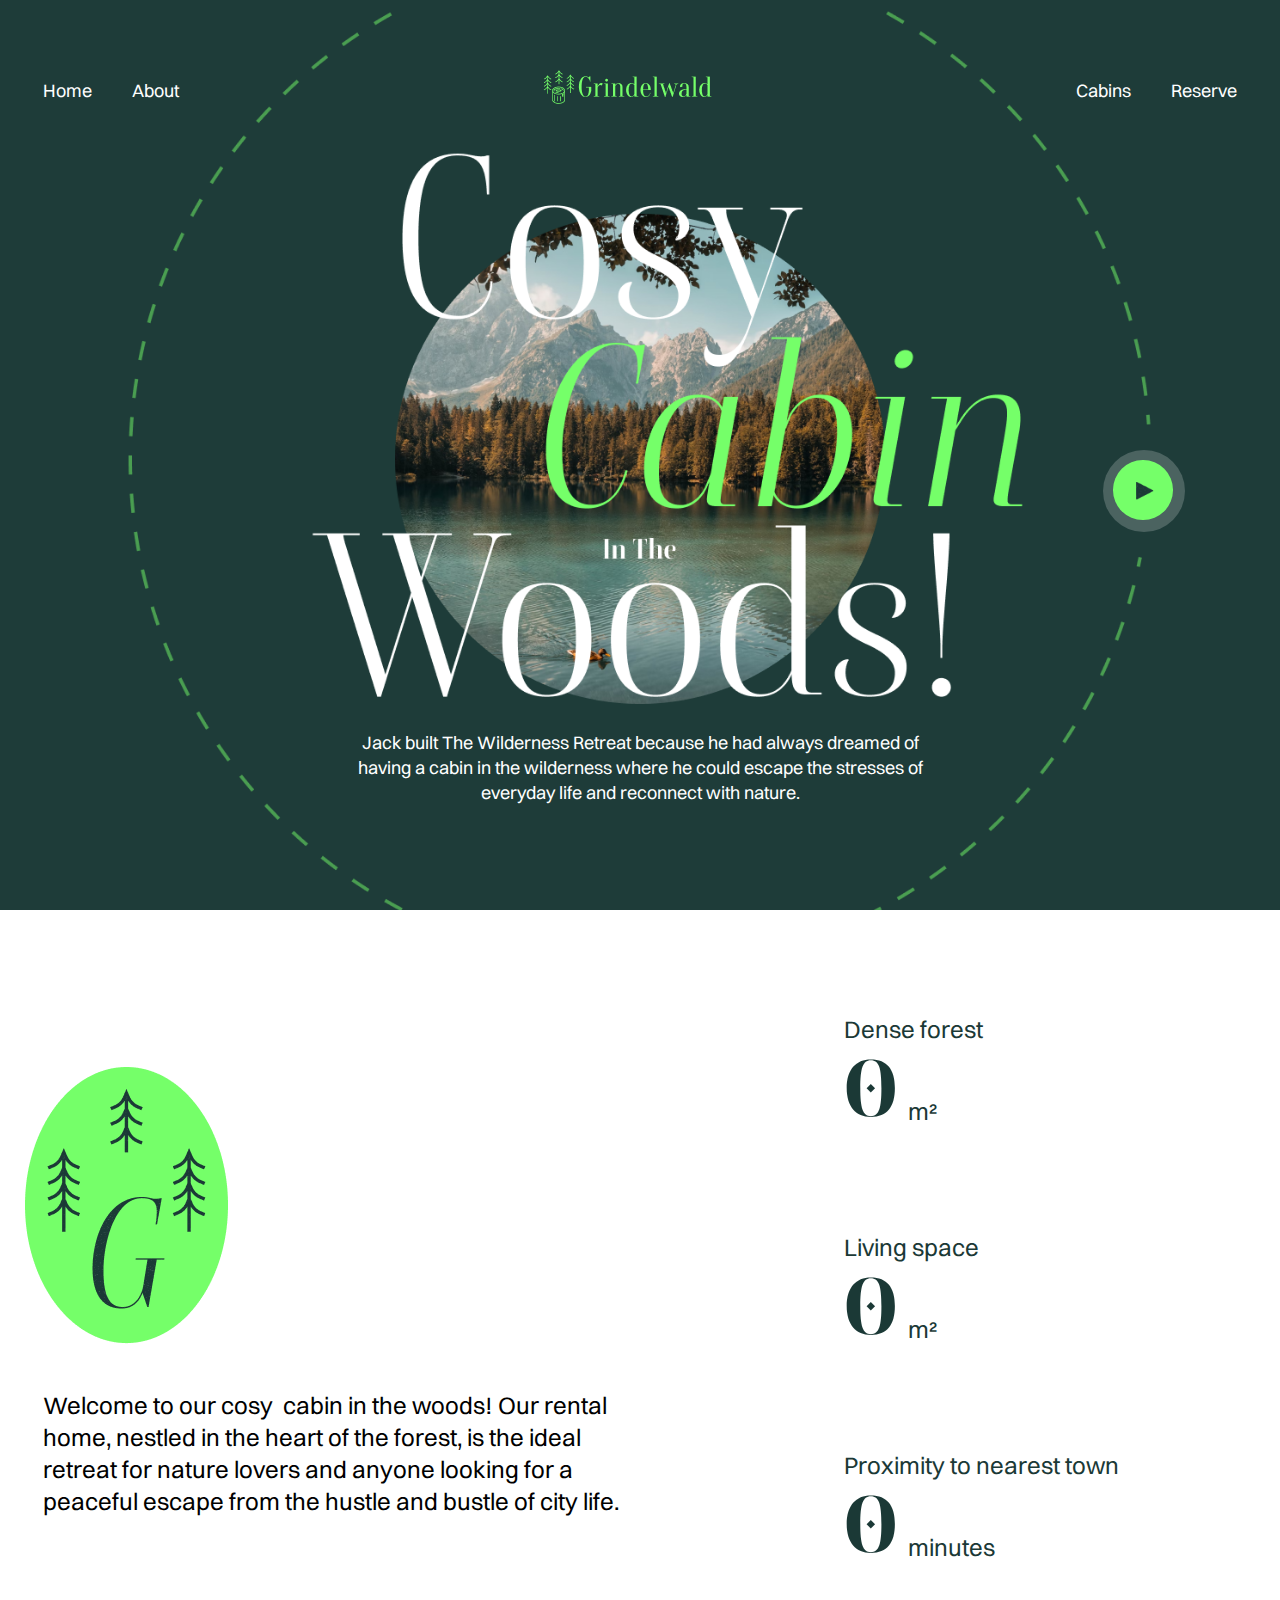
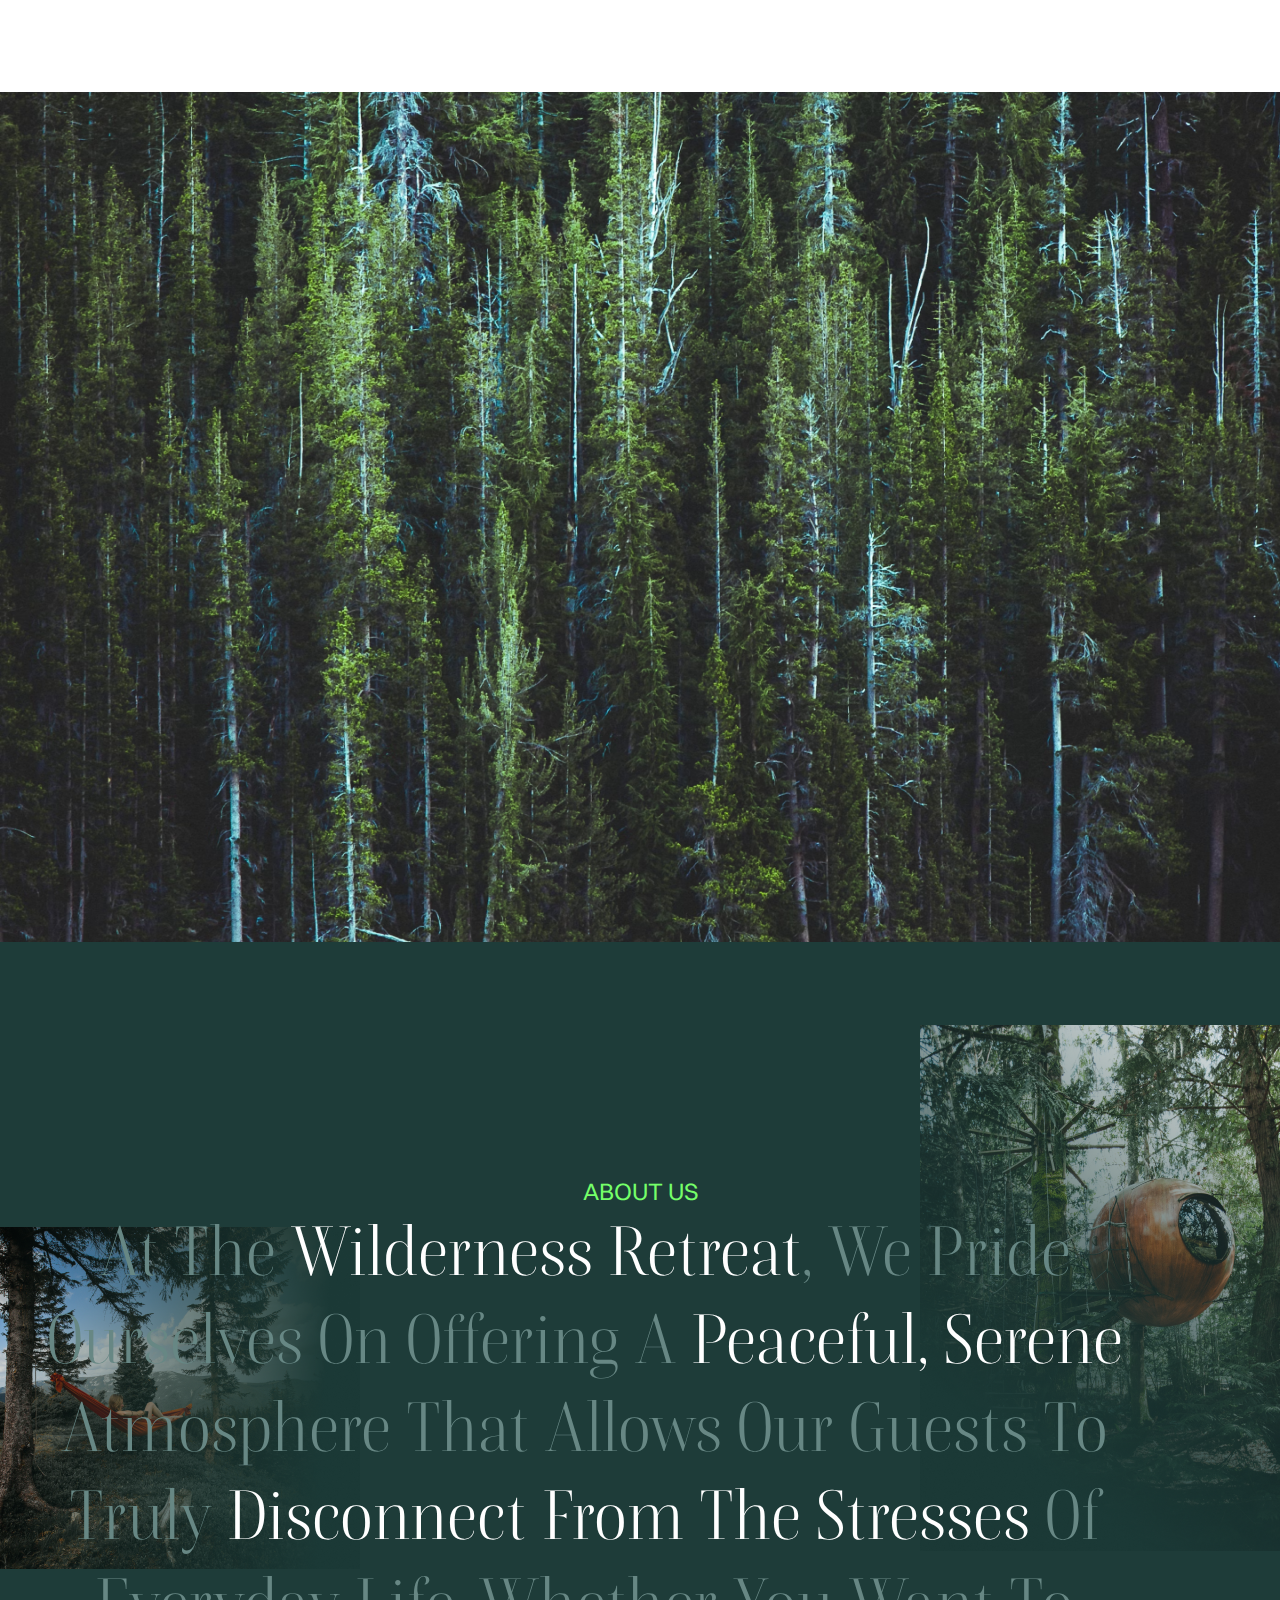
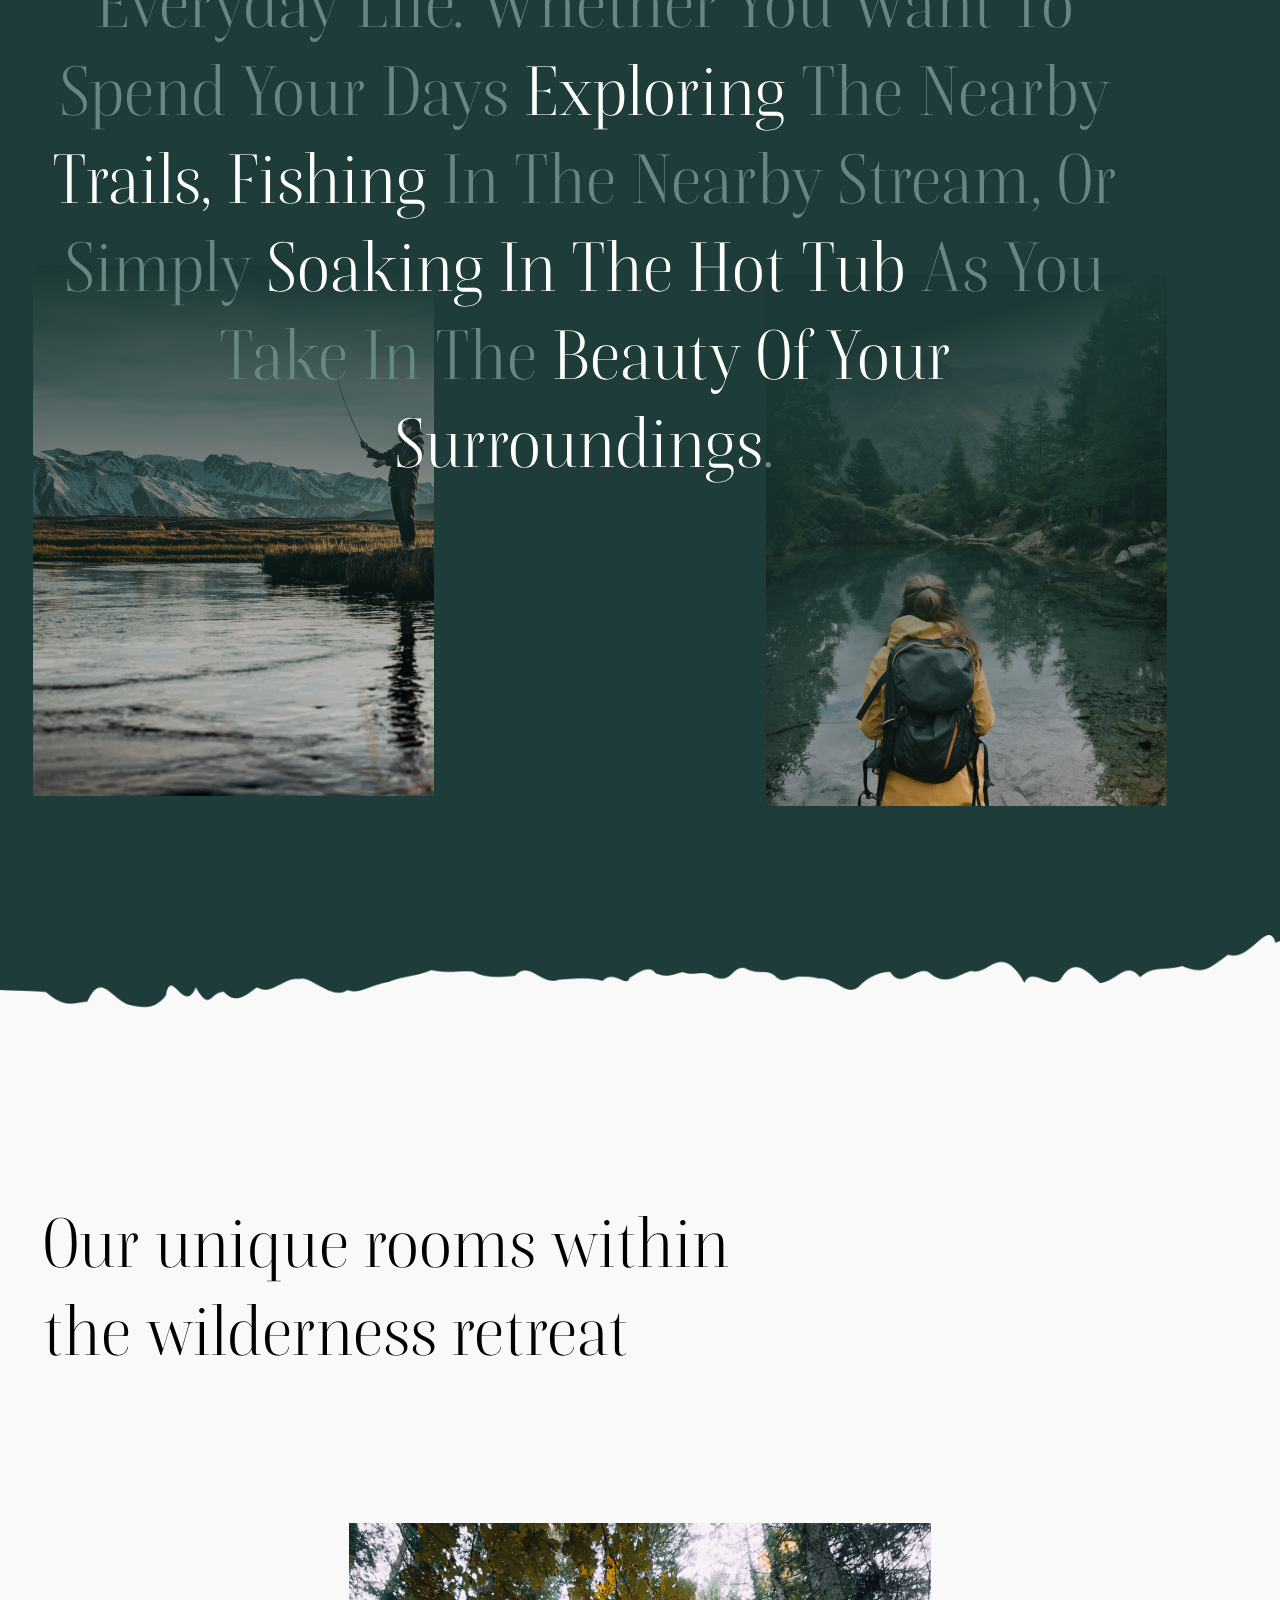
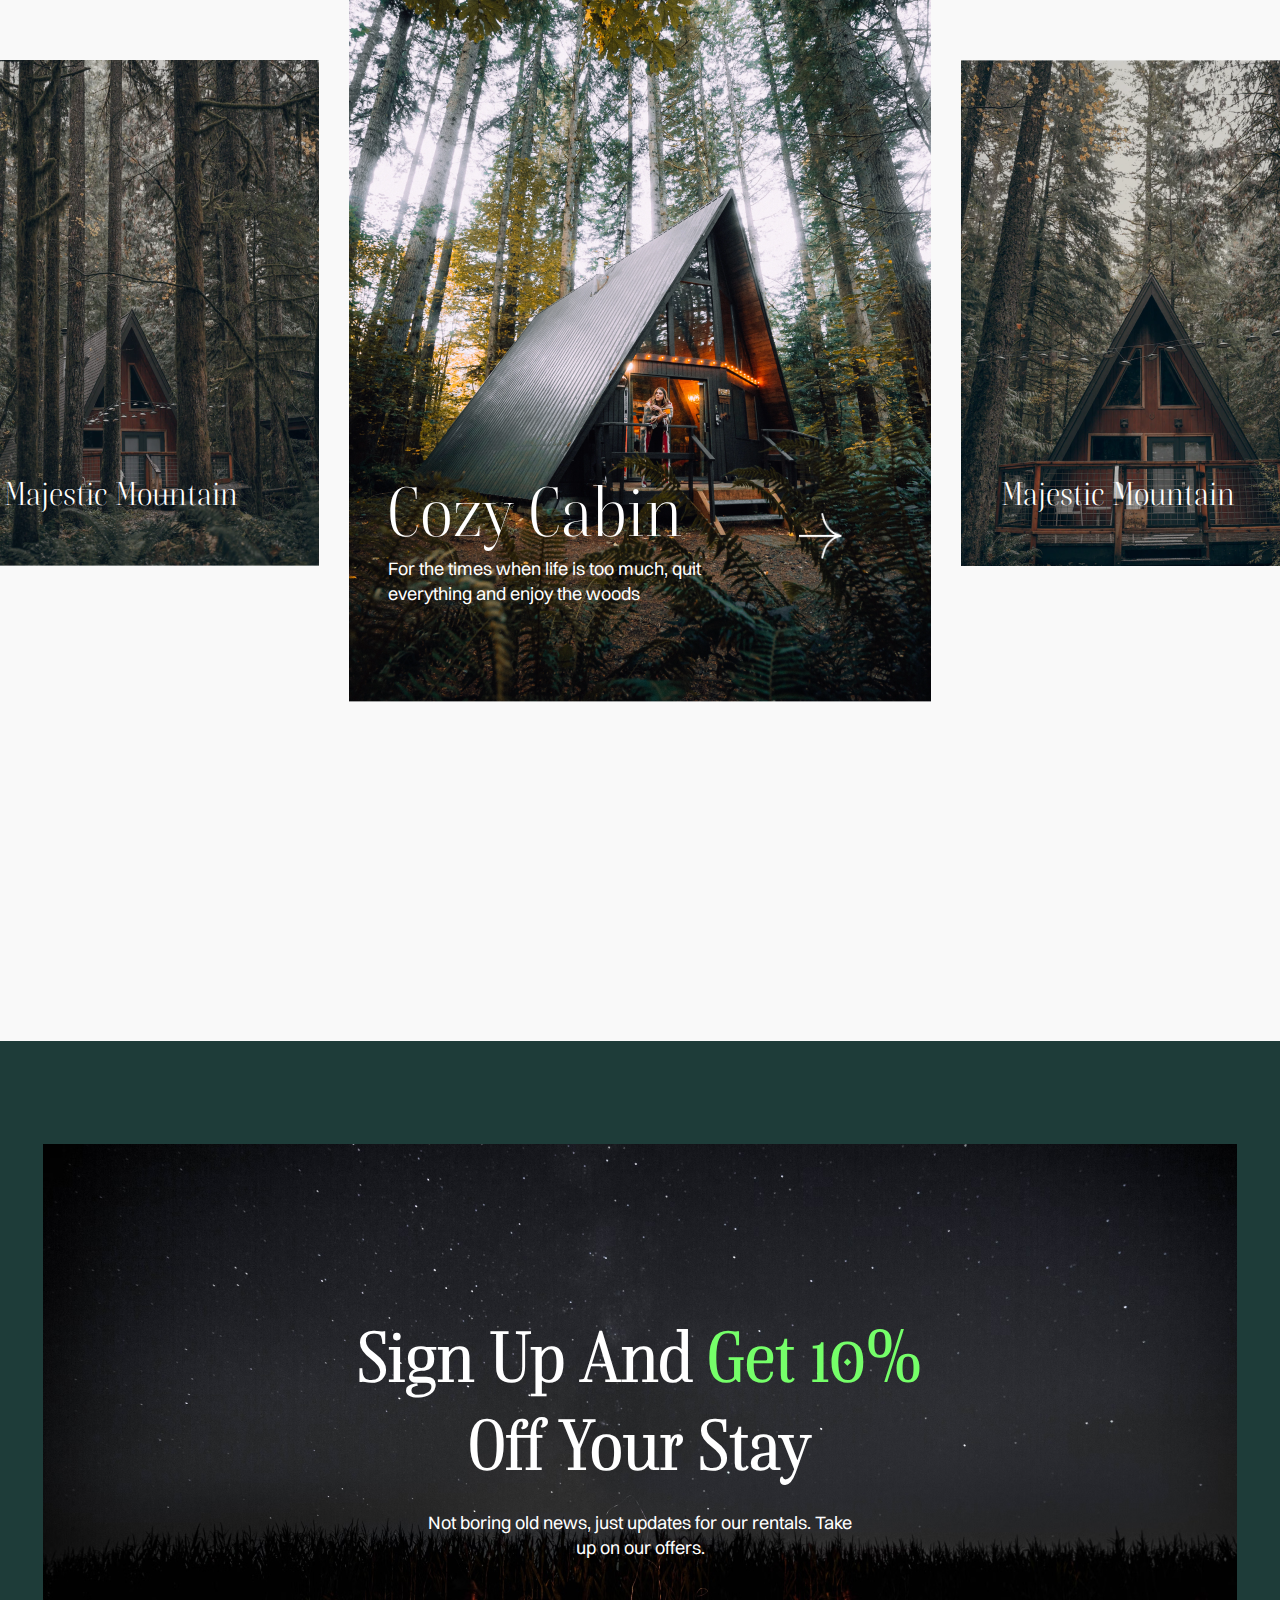
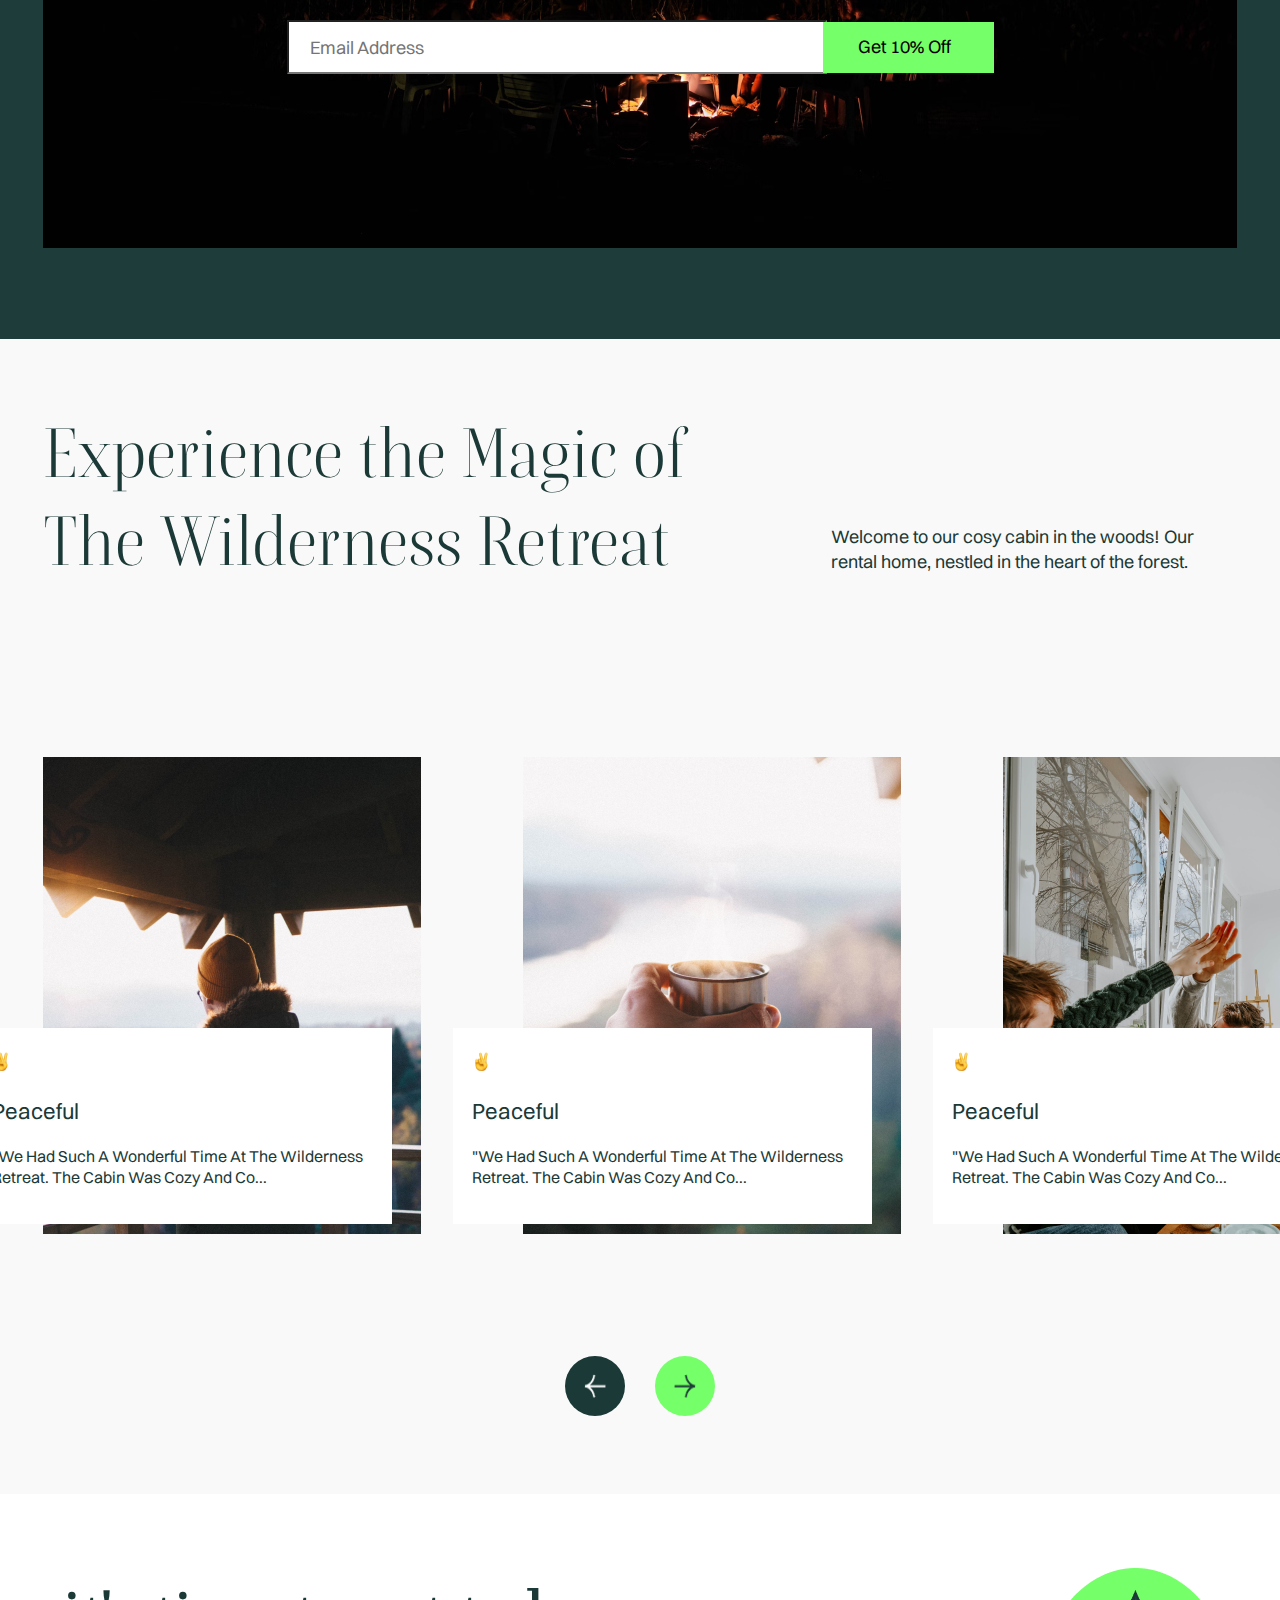
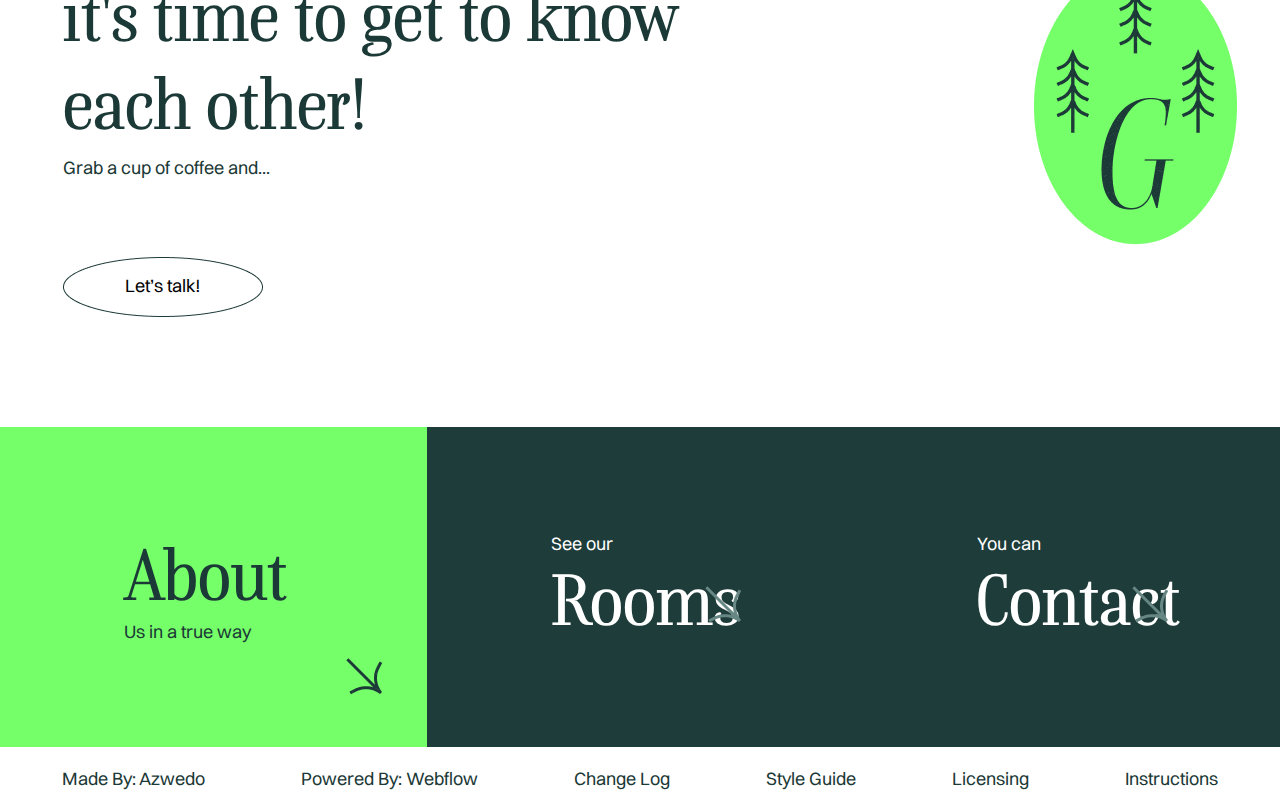
==== index.html @ e911ec45 "gf" ====
<!DOCTYPE html>
<html lang="en">
  <head>
    <meta charset="UTF-8" />
    <meta name="viewport" content="width=device-width, initial-scale=1.0" />
    <title>Document</title>
    <link
      rel="icon"
      type="image/x-icon"
      href="./assets/images/logo/Icons.png"
    />
    <link rel="stylesheet" href="./assets/css/fonts.css" />
    <link rel="stylesheet" href="./assets/css/style.css" />
  </head>
  <body>
    <!-- navigation -->
    <header class="container hfull">
      <nav>
        <ul>
          <li>home</li>
          <li>about</li>
        </ul>
        <ul>
          <li><img src="./assets/images/logo/Logo.png" alt="grindelwald" /></li>
        </ul>
        <ul>
          <li>cabins</li>
          <li>reserve</li>
        </ul>
      </nav>
    </header>
    <!-- hero section -->
    <section class="herosection relative">
      <div class="herosectionPosition">
        <img src="./assets/images/iconsAngle/heroImage.png" alt="heroimage" />
        <div class="herowrappericon">
          <div class="heroopacity"></div>
          <div class="heropause">
            <img src="./assets/images/iconsAngle/Vector.png" alt="" />
          </div>
        </div>
        <p>
          Jack built The Wilderness Retreat because he had always dreamed of
          having a cabin in the wilderness where he could escape the stresses of
          everyday life and reconnect with nature.
        </p>
      </div>
    </section>
    <!-- info section -->
    <section id="infosection">
      <div class="container">
        <div class="info">
          <div class="w-50">
            <div class="infomarginimage">
              <img src="./assets/images/logo/Icons.png" alt="" />
            </div>
            <div class="infoparagraph">
              <p>
                Welcome to our cosy  cabin in the woods! Our rental home,
                nestled in the heart of the forest, is the ideal retreat for
                nature lovers and anyone looking for a peaceful escape from the
                hustle and bustle of city life.
              </p>
            </div>
          </div>
          <div class="w-50">
            <div class="infotextwrapper margininfo">
              <div class="infotext">
                <p class="infoheader">Dense forest</p>
                <div class="numbermain">
                  <p class="numberInfo" data-target="20291">0</p>
                  <span>m&sup2;</span>
                </div>
              </div>
            </div>
            <div class="infotextwrapper">
              <div class="infotext">
                <p class="infoheader">Living space</p>
                <div class="numbermain">
                  <p class="numberInfo" data-target="324">0</p>
                  <span>m&sup2;</span>
                </div>
              </div>
            </div>
            <div class="infotextwrapper">
              <div class="infotext">
                <p class="infoheader">Proximity to nearest town</p>
                <div class="numbermain">
                  <p class="numberInfo" data-target="30">0</p>
                  <span>minutes</span>
                </div>
              </div>
            </div>
          </div>
        </div>
      </div>
    </section>
    <!-- image -->
    <div class="fullimage">
      <img src="./assets/images/common/Images.png" alt="images" />
    </div>
    <!-- about us -->

    <section id="aboutus">
      <div class="container">
        <div class="aboutmargin relative">
          <div class="aboutheader">ABOUT US</div>
          <p class="aboutheaderPara regular">
            At The <span>Wilderness Retreat</span>, we pride ourselves on
            offering a <span>peaceful, serene</span> atmosphere that allows our
            guests to truly <span>disconnect from the stresses</span> of
            everyday life. Whether you want to spend your days
            <span>exploring</span> the nearby <span>trails, fishing</span> in
            the nearby stream, or simply <span>soaking in the hot tub</span> as
            you take in the <span>beauty of your surroundings</span>.
          </p>
          <div class="aboutImageOne">
            <img src="./assets/images/about/about1.png" alt="about one" />
          </div>
          <div class="aboutImageTwo">
            <img src="./assets/images/about/about2.png" alt="about two" />
          </div>
          <div class="aboutImageThree">
            <img src="./assets/images/about/about3.png" alt="about three" />
          </div>
          <div class="aboutImageFour">
            <img src="./assets/images/about/about4.png" alt="about four" />
          </div>
        </div>
      </div>
    </section>
    <div class="intersect">
      <img src="./assets/images/iconsAngle/Intersect.png" alt="intersect" />
    </div>
    <!-- Unique room -->
    <section id="uniquroom">
      <div class="container">
        <div class="uniqueheader">
          Our unique rooms within the wilderness retreat
        </div>
        <div class="slider">
          <div class="sliderimage">
            <div class="one relative">
              <img src="./assets//images/common/room.png" alt="room" />
              <div class="imageTitle">Majestic Mountain</div>
            </div>
            <div class="two relative">
              <img src="./assets//images/common/room2.png" alt="room" />
              <div class="middleCenterUnique">
                <div class="uniqueFlex">
                  <div class="imageText">
                    <div class="uniqueMiddleTitle">Cozy Cabin</div>
                    <div class="uniqueMiddleTitlepar">
                      For the times when life is too much, quit everything and
                      enjoy the woods
                    </div>
                  </div>
                  <div class="imageArrow">
                    <img
                      src="./assets/images/iconsAngle/arrow.png"
                      alt="arrow"
                    />
                  </div>
                </div>
              </div>
            </div>
            <div class="three relative">
              <img src="./assets//images/common/room3.png" alt="room" />
              <div class="imageTitle">Majestic Mountain</div>
            </div>
          </div>
        </div>
      </div>
    </section>
    <!-- Subscription -->
    <section id="subscription">
      <div class="container">
        <div class="subscriptionbackground">
          <div class="subscriptionText">
            <h2>Sign up and <span>get 10% </span> off your stay</h2>
            <p>
              Not boring old news, just updates for our rentals. Take up on our
              offers.
            </p>
          </div>
          <div class="subscriptionButton">
            <input type="text" placeholder="Email Address" class="inputfeild" />
            <button class="subsBtn">Get 10% Off</button>
          </div>
        </div>
      </div>
    </section>
    <!-- Testimonial -->
    <section id="testimonial">
      <div class="container">
        <div class="testimonFlex">
          <div class="col-8">
            <div class="testTitle">
              Experience the Magic of <br />
              The Wilderness Retreat
            </div>
          </div>
          <div class="col-4">
            <p class="testiPar">
              Welcome to our cosy cabin in the woods! Our rental home, nestled
              in the heart of the forest.
            </p>
          </div>
        </div>
        <div class="testimonialslider-wrapper">
          <div class="testimonialslider">
            <div class="item">
              <img src="./assets/images/common/magic1.png" alt="magic" />
              <div class="box">
                <div>
                  <div class="victoryicon">
                    <img
                      src="./assets/images/iconsAngle/finger.png"
                      alt="finger"
                    />
                  </div>
                  <div class="peace">Peaceful</div>
                  <p class="peacePara">
                    "We had such a wonderful time at The Wilderness Retreat. The
                    cabin was cozy and co...
                  </p>
                </div>
              </div>
            </div>
            <div class="item">
              <img src="./assets/images/common/magic2.png" alt="magic" />
              <div class="box">
                <div>
                  <div class="victoryicon">
                    <img
                      src="./assets/images/iconsAngle/finger.png"
                      alt="finger"
                    />
                  </div>
                  <div class="peace">Peaceful</div>
                  <p class="peacePara">
                    "We had such a wonderful time at The Wilderness Retreat. The
                    cabin was cozy and co...
                  </p>
                </div>
              </div>
            </div>
            <div class="item">
              <img src="./assets/images/common/magic3.png" alt="magic" />
              <div class="box">
                <div>
                  <div class="victoryicon">
                    <img
                      src="./assets/images/iconsAngle/finger.png"
                      alt="finger"
                    />
                  </div>
                  <div class="peace">Peaceful</div>
                  <p class="peacePara">
                    "We had such a wonderful time at The Wilderness Retreat. The
                    cabin was cozy and co...
                  </p>
                </div>
              </div>
            </div>
          </div>
        </div>
        <div class="testimonialBtn">
          <button class="testibtn prev" onclick="prevSlide()">
            <img src="./assets/images/iconsAngle/arrowLeft.png" alt="arrow" />
          </button>
          <button class="testibtn next" onclick="nextSlide()">
            <img src="./assets/images/iconsAngle/arrowright.png" alt="arrow" />
          </button>
        </div>
      </div>
    </section>
    <footer>
      <div class="container">
        <div class="footerflex">
          <div class="footertech">
            <h3>
              it's time to get to know <br />
              each other!
            </h3>
            <p>Grab a cup of coffee and...</p>
            <button class="footertechimg">
              Let’s talk!
              <img src="./assets/images/iconsAngle/buttons.png" alt="" />
            </button>
          </div>
          <div class="footertechlogo">
            <img src="./assets/images/logo/Icons.png" alt="" />
          </div>
        </div>
      </div>
      <div class="listofflex">
        <div class="listlink">
          <h4>About</h4>
          <p>Us in a true way</p>
          <div class="relative arrowlink">
            <img src="./assets/images/iconsAngle/arrowOne.png" alt="one" />
          </div>
        </div>
        <div class="listlink bg-fixed">
          <div class="listlinkText">
            <p>See our</p>
            <h4>Rooms</h4>
          </div>
          <div class="relative arrowlinks">
            <img src="./assets/images/iconsAngle/arrowTwo.png" alt="one" />
          </div>
        </div>
        <div class="listlink bg-fixed">
          <div class="listlinkText">
            <p>You can</p>
            <h4>Contact</h4>
          </div>
          <div class="relative arrowlinks">
            <img src="./assets/images/iconsAngle/arrowTwo.png" alt="one" />
          </div>
        </div>
      </div>
      <div class="endFooter">
        <div class="container">
          <nav>
            <ul>
              <li>Made by: Azwedo</li>
              <li>Powered by: Webflow</li>
              <li>Change Log</li>
              <li>Style Guide</li>
              <li>Licensing</li>
              <li>Instructions</li>
            </ul>
          </nav>
        </div>
      </div>
    </footer>
    <script>
      document.addEventListener("DOMContentLoaded", () => {
        const counters = document.querySelectorAll(".numberInfo");
        const options = {
          root: null,
          rootMargin: "0px",
          threshold: 0.1,
        };

        const callback = (entries, observer) => {
          entries.forEach((entry) => {
            if (entry.isIntersecting) {
              const counter = entry.target;
              animateCounter(counter);
              observer.unobserve(counter); // Stop observing once the counter has started
            }
          });
        };

        const observer = new IntersectionObserver(callback, options);

        counters.forEach((counter) => {
          observer.observe(counter);
        });

        const animateCounter = (counter) => {
          const updateCount = () => {
            const target = +counter.getAttribute("data-target");
            const count = +counter.innerText.replace(/,/g, "");
            const increment = target / 200;

            if (count < target) {
              counter.innerText = Math.ceil(count + increment).toLocaleString();
              setTimeout(updateCount, 10);
            } else {
              counter.innerText = target.toLocaleString();
            }
          };

          updateCount();
        };
      });
    </script>
  </body>
</html>
---- assets/css/fonts.css ----
/* Avenir Next LT Pro Fonts */
@font-face {
  font-family: "Avenir Next LT Pro Regular";
  src: url(/assets/fonts/avenir/AvenirNextLTPro-Regular.otf);
}
@font-face {
  font-family: "Avenir Next LT Pro It";
  src: url(/assets/fonts/avenir/AvenirNextLTPro-It.otf);
}
@font-face {
  font-family: "Avenir Next LT Pro Bold";
  src: url(/assets/fonts/avenir/AvenirNextLTPro-Bold.otf);
}

/* Boska fonts */

@font-face {
  font-family: "Boska-black";
  src: url(/assets/fonts/boska/Boska-Black.otf);
}
@font-face {
  font-family: "Boska-blackitic";
  src: url(/assets/fonts/boska/Boska-BlackItalic.otf);
}
@font-face {
  font-family: "Boska-bold";
  src: url(/assets/fonts/boska/Boska-Bold.otf);
}
@font-face {
  font-family: "Boska-bolditalic";
  src: url(/assets/fonts/boska/Boska-BoldItalic.otf);
}
@font-face {
  font-family: "Boska-extralight";
  src: url(/assets/fonts/boska/Boska-Extralight.otf);
}
@font-face {
  font-family: "Boska-extralightItalic";
  src: url(/assets/fonts/boska/Boska-ExtralightItalic.otf);
}
@font-face {
  font-family: "Boska-italic";
  src: url(/assets/fonts/boska/Boska-Italic.otf);
}
@font-face {
  font-family: "Boska-light";
  src: url(/assets/fonts/boska/Boska-Light.otf);
}
@font-face {
  font-family: "Boska-lightItalic";
  src: url(/assets/fonts/boska/Boska-LightItalic.otf);
}
@font-face {
  font-family: "Boska-medium";
  src: url(/assets/fonts/boska/Boska-Medium.otf);
}
@font-face {
  font-family: "Boska-mediumItalic";
  src: url(/assets/fonts/boska/Boska-MediumItalic.otf);
}
@font-face {
  font-family: "Boska-regular";
  src: url(/assets/fonts/boska/Boska-Regular.otf);
}

/* poppins fonts */

@font-face {
  font-family: "Poppins black";
  src: url(/assets/fonts/poppins/Poppins-Black.ttf);
}

/* Switzer fonts */

@font-face {
  font-family: "Switzer black";
  src: url(/assets/fonts/switzer/Switzer-Black.otf);
}
@font-face {
  font-family: "Switzer regular";
  src: url(/assets/fonts/switzer/Switzer-Regular.otf);
}
---- assets/css/style.css ----
* {
  margin: 0;
  padding: 0;
}

a {
  text-decoration: none;
}

ul,
li {
  list-style: none;
}

.container {
  width: 1194px;
  margin: 0 auto;
}

:root {
  --primary-bg: #1e3c39;
  --seconday-bg: #f9f9f9;
  --primary-button-bg: #1b3936;
  --play-button-bg: #75ff69;
  --secondary-button-bg: #75ff69;
  --primary-text-color: #1b3936;
  --paragraph-text-color: #1b3936;
  --secondary-text-color: #678784;
  --number-text-color: #1b3936;
  --white: #fff;
  --black: #000;
  --green: #75ff69;
  --switzer-regular: "Switzer regular";
  --Boska-regular: "Boska-regular";
  --input-color: #bbbbbb;
}

body {
  position: relative;
  background-color: var(--primary-bg);
}

.relative {
  position: relative;
}

nav {
  font-family: "Switzer regular";
  font-size: 18px;
  color: var(--white);
  text-transform: capitalize;
}

header nav,
header nav ul {
  display: flex;
  justify-content: space-between;
  align-items: center;
  gap: 40px;
  margin-top: 35px;
}

.herosectionPosition {
  position: absolute;
  top: -100px;
  left: 50%;
  transform: translateX(-50%);
  z-index: -10;
}

.herosectionPosition img {
  width: 1200px;
}

.herosectionPosition p {
  position: absolute;
  width: 570px;
  top: 0;
  left: 50%;
  transform: translateX(-50%);
  position: absolute;
  width: 570px;
  top: 720px;
  left: 50%;
  transform: translateX(-50%);
  font-family: var(--switzer-regular);
  font-size: 18px;
  color: var(--white);
  text-align: center;
  font-family: var(--switzer-regular);
  font-size: 18px;
  color: var(--white);
}

.herowrappericon {
  position: absolute;
  top: 435px;
  right: 55px;
}

.heroopacity {
  position: absolute;
  top: 5px;
  right: 0px;
  width: 82px;
  height: 82px;
  border-radius: 50%;
  background-color: var(--white);
  opacity: 20%;
  z-index: -20;
  animation: borderPulse 2s infinite;
  box-sizing: border-box;
}
.heropause {
  position: absolute;
  top: 15px;
  right: 12px;
  width: 59.7px;
  height: 59.7px;
  background: var(--play-button-bg);
  border-radius: 50%;
}

.heropause img {
  position: absolute;
  top: 22px;
  left: 23px;
  z-index: 50;
  width: 17.7px;
  height: 17.7px;
}

@keyframes borderPulse {
  0% {
    border-width: 5px;
    border-style: solid;
    border-color: #55595e;
  }
  50% {
    border-width: 20px;
    border-style: solid;
    border-color: #fff;
  }
  100% {
    border-width: 5px;
    border-style: solid;
    border-color: #55595e;
  }
}

/* info section */
#infosection {
  background-color: var(--white);
}

.infotextwrapper {
  margin-left: 204px;
}
.info {
  margin-top: 800px;
  padding-top: 107px;
  padding-bottom: 125px;
  display: flex;
  justify-content: space-between;
  align-items: center;
}

.infomarginimage img {
  margin-left: -18px;
  margin-bottom: 41px;
}

.w-50 {
  width: 50%;
}

.infoparagraph p {
  width: 609px;
  font-family: "Switzer regular";
  font-size: 24px;
}

.infotext {
  display: flex;
  flex-direction: column;
}

.infoheader {
  font-family: "Switzer regular";
  font-size: 24px;
  color: var(--primary-text-color);
  margin-bottom: -5px;
  line-height: 1;
}

.numbermain {
  font-family: "Boska-bold";
  font-size: 100px !important;
  color: var(--number-text-color);
  margin-top: -5px;
  line-height: 1;
  display: flex;
  justify-content: flex-start;
}

.numbermain span {
  font-family: "Switzer regular";
  font-size: 24px;
  margin-left: 10px;
  margin-top: 80px;
  line-height: 0;
}

.w-50 .infotextwrapper:nth-child(1) {
  margin-bottom: 104px;
}
.w-50 .infotextwrapper:nth-child(2) {
  margin-bottom: 104px;
}

/* full image */

.fullimage {
  width: 100%;
  height: 850px;
}

.fullimage img {
  width: 100%;
  height: 100%;
}

/* about */

.aboutmargin {
  text-align: center;
  margin-top: 233px;
  margin-bottom: 448px;
}

.aboutmargin .aboutheader {
  font-family: var(--switzer-regular);
  font-size: 24px;
  color: var(--green);
}
.aboutheaderPara {
  text-transform: capitalize;
  font-family: var(--Boska-regular);
  font-size: 68px;
  width: 1083px;
  color: var(--secondary-text-color);
}

.aboutheaderPara span {
  color: #fff;
}

.aboutImageOne {
  position: absolute;
  width: 401px;
  top: 52px;
  left: -84px;
  z-index: -20;
}

.aboutImageTwo {
  position: absolute;
  width: 401px;
  top: -150px;
  right: -84px;
  z-index: -20;
}

.aboutImageThree {
  position: absolute;
  width: 401px;
  top: 690px;
  left: -10px;
  z-index: -20;
}
.aboutImageFour {
  position: absolute;
  width: 401px;
  top: 700px;
  right: 70px;
  z-index: -20;
}

/* uniquroom */

#uniquroom {
  padding-top: 170px;
  padding-bottom: 150px;
  background-color: var(--seconday-bg);
}

.intersect {
  width: 100%;
}

.intersect img {
  width: 100%;
  margin-bottom: -10px;
}

.uniqueheader {
  font-family: var(--Boska-regular);
  font-size: 68px;
  width: 60%;
}

.sliderimage {
  display: flex;
  align-items: center;
  gap: 30px;
  margin-top: 148px;
  margin-bottom: 184.68px;
}

.sliderimage .one img {
  width: 378px;
  margin-left: -102px;
}
.sliderimage .two img {
  width: 582px;
}

.sliderimage .three img {
  width: 378px;
  margin-right: -102px;
}

.sliderimage .imageTitle {
  position: absolute;
  bottom: 54.68px;
  left: -39px;
  font-family: var(--Boska-regular);
  font-size: 32.11px;
  color: var(--white);
}
.sliderimage .three .imageTitle {
  position: absolute;
  bottom: 54.68px;
  left: 40px;
  font-family: var(--Boska-regular);
  font-size: 32.11px;
  color: var(--white);
}

.middleCenterUnique {
  position: absolute;
  bottom: 100px;
  left: 39px;
}

.uniqueMiddleTitle {
  font-family: var(--Boska-regular);
  font-size: 68px;
  color: var(--white);
}

.uniqueMiddleTitlepar {
  font-family: var(--switzer-regular);
  font-size: 18px;
  color: var(--white);
  width: 381px;
}

.uniqueFlex {
  display: flex;
  justify-content: space-between;
  align-items: center;
  gap: 30px;
}

.imageArrow img {
  width: 43px !important;
  height: 47px !important;
}

/* subscription */

.subscriptionbackground {
  background-image: url("../images/common/signup.png");
  width: 1194px;
  height: 704px;
  background-repeat: no-repeat;
  background-attachment: scroll !important;
  background-size: cover;
  margin-top: 103px;
  margin-bottom: 91px;
}

.subscriptionText {
  width: 603px;
  margin: 0 auto;
}

.subscriptionText h2 {
  font-family: var(--Boska-regular);
  font-size: 68px;
  width: 603px;
  color: var(--white);
  text-transform: capitalize;
  text-align: center;
  padding-top: 169px;
}

.subscriptionText h2 span {
  color: var(--green);
}

.subscriptionText p {
  font-family: var(--switzer-regular);
  font-size: 18px;
  text-align: center;
  color: var(--white);
  padding-left: 89px;
  padding-right: 89px;
  margin-top: 21px;
}

.subscriptionButton {
  display: flex;
  justify-content: center;
  align-items: center;
  margin-top: 60px;
}

input[type="text"] {
  font-family: var(--switzer-regular);
  font-size: 18px;
  width: 536px;
  height: 50px;
  background-color: var(--white);
  text-indent: 21px;
  color: var(--input-color);
  outline: none;
}

.subsBtn {
  font-family: var(--switzer-regular);
  font-size: 18px;
  padding: 12px 43px 14px 35px;
  border: none;
  margin-left: -4px;
  background-color: var(--secondary-button-bg);
}

/* Testimonial */

#testimonial {
  background-color: var(--seconday-bg);
  overflow: hidden;
  box-sizing: border-box;
}

.testimonFlex {
  display: flex;
  padding-top: 70px;
}

.col-8 {
  width: 66%;
}

.col-4 {
  width: 34%;
}

.testTitle {
  font-family: var(--Boska-regular);
  font-size: 68px;
  color: var(--primary-text-color);
  width: 766px;
}

.testiPar {
  font-family: var(--switzer-regular);
  font-size: 18px;
  width: 100%;
  color: var(--paragraph-text-color);
  margin-top: 115px;
}

.testimonialslider {
  margin-top: 172px;
  display: flex;
  gap: 102px;
}

.testimonialslider .item {
  width: 378px;
  height: 477px;
  position: relative;
}
.testimonialslider .item .box {
  width: 378px;
  height: 152px;
  position: absolute;
  bottom: 10px;
  left: -70px;
  background-color: var(--white);
  padding: 24px 22px 20px 19px;
}

.victoryicon img {
  width: 20px;
  height: 20px;
  margin-bottom: 20px;
}

.peace {
  font-family: var(--switzer-regular);
  font-size: 22px;
  text-transform: capitalize;
  color: var(--primary-text-color);
  margin-bottom: 20px;
}
.peacePara {
  font-family: var(--switzer-regular);
  font-size: 16px;
  text-transform: capitalize;
  color: var(--primary-text-color);
}

.testimonialBtn {
  display: flex;
  justify-content: center;
  align-items: center;
  gap: 30px;
  margin-top: 122px;
  margin-bottom: 78px;
}

.testibtn {
  width: 60px;
  height: 60px;
  border-radius: 50%;
  background-color: var(--primary-button-bg);
  display: flex;
  justify-content: center;
  align-items: center;
  border: none;
  transition: all linear 0.3s;
  cursor: pointer;
}
.testibtngreen {
  width: 60px;
  height: 60px;
  border-radius: 50%;
  background-color: var(--secondary-button-bg);
  display: flex;
  justify-content: center;
  align-items: center;
  border: none;
  transition: all linear 0.3s;
}

.testibtn img {
  width: 21.41px;
  height: 23.4px;
}
.testibtngreen img {
  width: 21.41px;
  height: 23.4px;
}

.testibtn:hover {
  background-color: var(--secondary-button-bg);
}

.next {
  background-color: #75ff69;
}

/* footer */

footer {
  background-color: var(--white);
}

.footertech {
  margin-left: 20px;
}

.footertech h3 {
  font-family: var(--Boska-regular);
  font-size: 68px;
  color: var(--primary-text-color);
  padding-top: 78px;
}

.footertech p {
  font-family: var(--switzer-regular);
  font-size: 18px;
  color: var(--primary-text-color);
  margin-top: 7px;
}

.footertech button {
  width: 79px;
  height: 72px;
  background-color: transparent;
  border: none;
  outline: none;
  font-family: var(--switzer-regular);
  font-size: 18px;
  line-height: 72px;
  margin-left: 60px;
  margin-top: 70px;
}

.footertechimg {
  position: relative;
}

.footertechimg img {
  position: absolute;
  top: 7px;
  left: -60px;
}

.footerflex {
  display: flex;
  justify-content: space-between;
  align-items: center;
}

.listofflex {
  display: flex;
  justify-content: center;
}

.bg-fixed {
  background-color: var(--primary-bg) !important;
  display: flex;
}

.listlinkText h4,
.listlinkText p {
  color: var(--white) !important;
}

.listlink {
  display: flex;
  flex-direction: column;
  justify-content: center;
  padding-left: 124px;
  margin-top: 105px;
}

.listlink {
  width: 480px;
  height: 320px;
  background: var(--green);
}

.listlink h4 {
  font-family: var(--Boska-regular);
  font-size: 68px;
  color: var(--primary-text-color);
}

.listlink p {
  font-family: var(--switzer-regular);
  font-size: 18px;
  color: var(--primary-text-color);
}

.arrowlink img {
  position: absolute;
  top: 0;
  right: 30px;
}
.arrowlinks img {
  position: absolute;
  top: -72px;
  right: 97px;
}

.endFooter {
  background-color: var(--white);
}

.endFooter nav ul {
  display: flex;
  justify-content: space-around;
  align-items: center;
  gap: 58px;
}

.endFooter nav ul li {
  font-family: var(--switzer-regular);
  font-size: 18px;
  color: var(--primary-text-color);
  padding-top: 19px;
  padding-bottom: 17px;
}
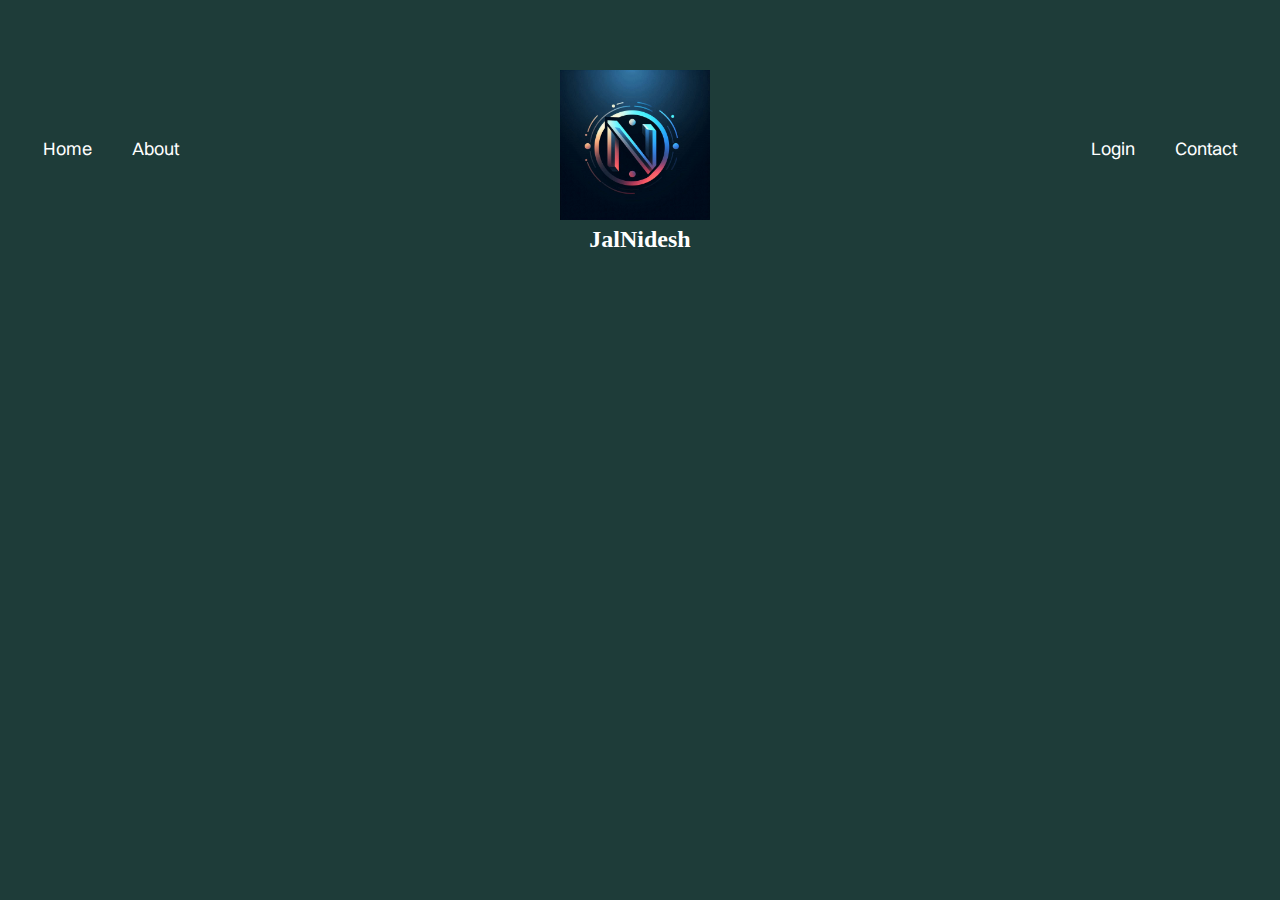
==== commit b261803f: "asd" ====
--- a/index.html
+++ b/index.html
@@ -3,7 +3,7 @@
   <head>
     <meta charset="UTF-8" />
     <meta name="viewport" content="width=device-width, initial-scale=1.0" />
-    <title>Document</title>
+    <title>JalNidesh</title>
     <link
       rel="icon"
       type="image/x-icon"
@@ -21,363 +21,30 @@
           <li>about</li>
         </ul>
         <ul>
-          <li><img src="./assets/images/logo/Logo.png" alt="grindelwald" /></li>
+          <li><img src="./assets/images/logo/Icons.png" alt="grindelwald" width="150px" /></li>
         </ul>
         <ul>
-          <li>cabins</li>
-          <li>reserve</li>
+          <li>Login</li>
+          <li>Contact</li>
         </ul>
       </nav>
     </header>
     <!-- hero section -->
+   
     <section class="herosection relative">
+      <h1 style="text-align: center; text-decoration: double; font-size: x-large; color: white;">
+        JalNidesh
+      </h1>
       <div class="herosectionPosition">
-        <img src="./assets/images/iconsAngle/heroImage.png" alt="heroimage" />
-        <div class="herowrappericon">
-          <div class="heroopacity"></div>
-          <div class="heropause">
-            <img src="./assets/images/iconsAngle/Vector.png" alt="" />
-          </div>
+        
+        <img src="https://img.pikbest.com/origin/09/26/61/51fpIkbEsTHpI.png!sw800"  style="border-radius: 80%; opacity: 0.5; width: 900px;" alt="heroimage" />
+       
+          
         </div>
-        <p>
-          Jack built The Wilderness Retreat because he had always dreamed of
-          having a cabin in the wilderness where he could escape the stresses of
-          everyday life and reconnect with nature.
-        </p>
+        
       </div>
     </section>
     <!-- info section -->
-    <section id="infosection">
-      <div class="container">
-        <div class="info">
-          <div class="w-50">
-            <div class="infomarginimage">
-              <img src="./assets/images/logo/Icons.png" alt="" />
-            </div>
-            <div class="infoparagraph">
-              <p>
-                Welcome to our cosy  cabin in the woods! Our rental home,
-                nestled in the heart of the forest, is the ideal retreat for
-                nature lovers and anyone looking for a peaceful escape from the
-                hustle and bustle of city life.
-              </p>
-            </div>
-          </div>
-          <div class="w-50">
-            <div class="infotextwrapper margininfo">
-              <div class="infotext">
-                <p class="infoheader">Dense forest</p>
-                <div class="numbermain">
-                  <p class="numberInfo" data-target="20291">0</p>
-                  <span>m&sup2;</span>
-                </div>
-              </div>
-            </div>
-            <div class="infotextwrapper">
-              <div class="infotext">
-                <p class="infoheader">Living space</p>
-                <div class="numbermain">
-                  <p class="numberInfo" data-target="324">0</p>
-                  <span>m&sup2;</span>
-                </div>
-              </div>
-            </div>
-            <div class="infotextwrapper">
-              <div class="infotext">
-                <p class="infoheader">Proximity to nearest town</p>
-                <div class="numbermain">
-                  <p class="numberInfo" data-target="30">0</p>
-                  <span>minutes</span>
-                </div>
-              </div>
-            </div>
-          </div>
-        </div>
-      </div>
-    </section>
-    <!-- image -->
-    <div class="fullimage">
-      <img src="./assets/images/common/Images.png" alt="images" />
-    </div>
-    <!-- about us -->
-
-    <section id="aboutus">
-      <div class="container">
-        <div class="aboutmargin relative">
-          <div class="aboutheader">ABOUT US</div>
-          <p class="aboutheaderPara regular">
-            At The <span>Wilderness Retreat</span>, we pride ourselves on
-            offering a <span>peaceful, serene</span> atmosphere that allows our
-            guests to truly <span>disconnect from the stresses</span> of
-            everyday life. Whether you want to spend your days
-            <span>exploring</span> the nearby <span>trails, fishing</span> in
-            the nearby stream, or simply <span>soaking in the hot tub</span> as
-            you take in the <span>beauty of your surroundings</span>.
-          </p>
-          <div class="aboutImageOne">
-            <img src="./assets/images/about/about1.png" alt="about one" />
-          </div>
-          <div class="aboutImageTwo">
-            <img src="./assets/images/about/about2.png" alt="about two" />
-          </div>
-          <div class="aboutImageThree">
-            <img src="./assets/images/about/about3.png" alt="about three" />
-          </div>
-          <div class="aboutImageFour">
-            <img src="./assets/images/about/about4.png" alt="about four" />
-          </div>
-        </div>
-      </div>
-    </section>
-    <div class="intersect">
-      <img src="./assets/images/iconsAngle/Intersect.png" alt="intersect" />
-    </div>
-    <!-- Unique room -->
-    <section id="uniquroom">
-      <div class="container">
-        <div class="uniqueheader">
-          Our unique rooms within the wilderness retreat
-        </div>
-        <div class="slider">
-          <div class="sliderimage">
-            <div class="one relative">
-              <img src="./assets//images/common/room.png" alt="room" />
-              <div class="imageTitle">Majestic Mountain</div>
-            </div>
-            <div class="two relative">
-              <img src="./assets//images/common/room2.png" alt="room" />
-              <div class="middleCenterUnique">
-                <div class="uniqueFlex">
-                  <div class="imageText">
-                    <div class="uniqueMiddleTitle">Cozy Cabin</div>
-                    <div class="uniqueMiddleTitlepar">
-                      For the times when life is too much, quit everything and
-                      enjoy the woods
-                    </div>
-                  </div>
-                  <div class="imageArrow">
-                    <img
-                      src="./assets/images/iconsAngle/arrow.png"
-                      alt="arrow"
-                    />
-                  </div>
-                </div>
-              </div>
-            </div>
-            <div class="three relative">
-              <img src="./assets//images/common/room3.png" alt="room" />
-              <div class="imageTitle">Majestic Mountain</div>
-            </div>
-          </div>
-        </div>
-      </div>
-    </section>
-    <!-- Subscription -->
-    <section id="subscription">
-      <div class="container">
-        <div class="subscriptionbackground">
-          <div class="subscriptionText">
-            <h2>Sign up and <span>get 10% </span> off your stay</h2>
-            <p>
-              Not boring old news, just updates for our rentals. Take up on our
-              offers.
-            </p>
-          </div>
-          <div class="subscriptionButton">
-            <input type="text" placeholder="Email Address" class="inputfeild" />
-            <button class="subsBtn">Get 10% Off</button>
-          </div>
-        </div>
-      </div>
-    </section>
-    <!-- Testimonial -->
-    <section id="testimonial">
-      <div class="container">
-        <div class="testimonFlex">
-          <div class="col-8">
-            <div class="testTitle">
-              Experience the Magic of <br />
-              The Wilderness Retreat
-            </div>
-          </div>
-          <div class="col-4">
-            <p class="testiPar">
-              Welcome to our cosy cabin in the woods! Our rental home, nestled
-              in the heart of the forest.
-            </p>
-          </div>
-        </div>
-        <div class="testimonialslider-wrapper">
-          <div class="testimonialslider">
-            <div class="item">
-              <img src="./assets/images/common/magic1.png" alt="magic" />
-              <div class="box">
-                <div>
-                  <div class="victoryicon">
-                    <img
-                      src="./assets/images/iconsAngle/finger.png"
-                      alt="finger"
-                    />
-                  </div>
-                  <div class="peace">Peaceful</div>
-                  <p class="peacePara">
-                    "We had such a wonderful time at The Wilderness Retreat. The
-                    cabin was cozy and co...
-                  </p>
-                </div>
-              </div>
-            </div>
-            <div class="item">
-              <img src="./assets/images/common/magic2.png" alt="magic" />
-              <div class="box">
-                <div>
-                  <div class="victoryicon">
-                    <img
-                      src="./assets/images/iconsAngle/finger.png"
-                      alt="finger"
-                    />
-                  </div>
-                  <div class="peace">Peaceful</div>
-                  <p class="peacePara">
-                    "We had such a wonderful time at The Wilderness Retreat. The
-                    cabin was cozy and co...
-                  </p>
-                </div>
-              </div>
-            </div>
-            <div class="item">
-              <img src="./assets/images/common/magic3.png" alt="magic" />
-              <div class="box">
-                <div>
-                  <div class="victoryicon">
-                    <img
-                      src="./assets/images/iconsAngle/finger.png"
-                      alt="finger"
-                    />
-                  </div>
-                  <div class="peace">Peaceful</div>
-                  <p class="peacePara">
-                    "We had such a wonderful time at The Wilderness Retreat. The
-                    cabin was cozy and co...
-                  </p>
-                </div>
-              </div>
-            </div>
-          </div>
-        </div>
-        <div class="testimonialBtn">
-          <button class="testibtn prev" onclick="prevSlide()">
-            <img src="./assets/images/iconsAngle/arrowLeft.png" alt="arrow" />
-          </button>
-          <button class="testibtn next" onclick="nextSlide()">
-            <img src="./assets/images/iconsAngle/arrowright.png" alt="arrow" />
-          </button>
-        </div>
-      </div>
-    </section>
-    <footer>
-      <div class="container">
-        <div class="footerflex">
-          <div class="footertech">
-            <h3>
-              it's time to get to know <br />
-              each other!
-            </h3>
-            <p>Grab a cup of coffee and...</p>
-            <button class="footertechimg">
-              Let’s talk!
-              <img src="./assets/images/iconsAngle/buttons.png" alt="" />
-            </button>
-          </div>
-          <div class="footertechlogo">
-            <img src="./assets/images/logo/Icons.png" alt="" />
-          </div>
-        </div>
-      </div>
-      <div class="listofflex">
-        <div class="listlink">
-          <h4>About</h4>
-          <p>Us in a true way</p>
-          <div class="relative arrowlink">
-            <img src="./assets/images/iconsAngle/arrowOne.png" alt="one" />
-          </div>
-        </div>
-        <div class="listlink bg-fixed">
-          <div class="listlinkText">
-            <p>See our</p>
-            <h4>Rooms</h4>
-          </div>
-          <div class="relative arrowlinks">
-            <img src="./assets/images/iconsAngle/arrowTwo.png" alt="one" />
-          </div>
-        </div>
-        <div class="listlink bg-fixed">
-          <div class="listlinkText">
-            <p>You can</p>
-            <h4>Contact</h4>
-          </div>
-          <div class="relative arrowlinks">
-            <img src="./assets/images/iconsAngle/arrowTwo.png" alt="one" />
-          </div>
-        </div>
-      </div>
-      <div class="endFooter">
-        <div class="container">
-          <nav>
-            <ul>
-              <li>Made by: Azwedo</li>
-              <li>Powered by: Webflow</li>
-              <li>Change Log</li>
-              <li>Style Guide</li>
-              <li>Licensing</li>
-              <li>Instructions</li>
-            </ul>
-          </nav>
-        </div>
-      </div>
-    </footer>
-    <script>
-      document.addEventListener("DOMContentLoaded", () => {
-        const counters = document.querySelectorAll(".numberInfo");
-        const options = {
-          root: null,
-          rootMargin: "0px",
-          threshold: 0.1,
-        };
-
-        const callback = (entries, observer) => {
-          entries.forEach((entry) => {
-            if (entry.isIntersecting) {
-              const counter = entry.target;
-              animateCounter(counter);
-              observer.unobserve(counter); // Stop observing once the counter has started
-            }
-          });
-        };
-
-        const observer = new IntersectionObserver(callback, options);
-
-        counters.forEach((counter) => {
-          observer.observe(counter);
-        });
-
-        const animateCounter = (counter) => {
-          const updateCount = () => {
-            const target = +counter.getAttribute("data-target");
-            const count = +counter.innerText.replace(/,/g, "");
-            const increment = target / 200;
-
-            if (count < target) {
-              counter.innerText = Math.ceil(count + increment).toLocaleString();
-              setTimeout(updateCount, 10);
-            } else {
-              counter.innerText = target.toLocaleString();
-            }
-          };
-
-          updateCount();
-        };
-      });
-    </script>
+    
   </body>
 </html>
